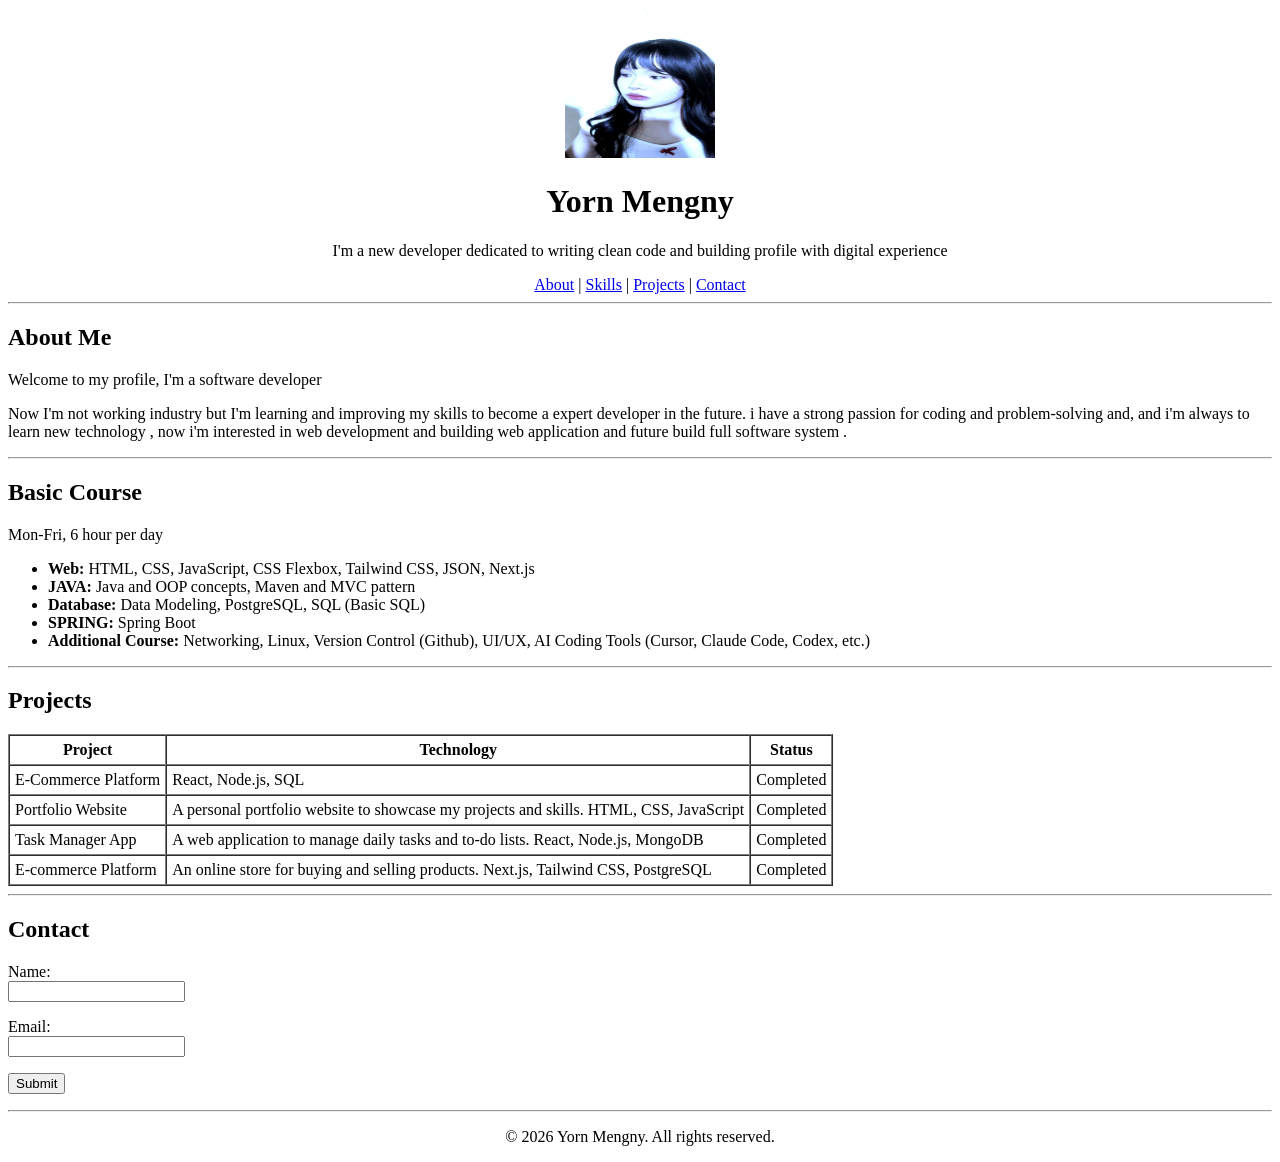
==== index.html @ eb18f029 "Initial commit - Developer profile page" ====
<!DOCTYPE html>
<html lang="en">
<head>
    <meta charset="UTF-8">
    <meta name="viewport" content="width=device-width, initial-scale=1.0">
    <title>Yorn Mengny - Developer Profile</title>
</head>
<body>

    <!-- Header Section -->
    <header align="center">
        <center>
        <img src="image/photo_2024-12-07_14-52-01.jpg" alt="Profile Yorn Mengny" width="150" height="150">
        <h1>Yorn Mengny</h1>
        <p>I'm a new developer dedicated to writing clean code and building profile with digital experience</p>
        </center>
    </header>

    <!-- Navigation Bar -->
    <nav>
        <center>
        <a href="#about">About</a> | 
        <a href="#skills">Skills</a> | 
        <a href="#projects">Projects</a> | 
        <a href="#contact">Contact</a>
        </center>
    </nav>

    <hr>

    <main>
        <!-- About Section -->
        <section id="about">
            <h2>About Me</h2>
            <p>Welcome to my profile, I'm a software developer</p>
            <p>Now I'm not working industry but I'm learning and improving my skills to become a expert developer in the future. i have a strong passion for coding and problem-solving and, and i'm always to learn new technology , now i'm interested in web development and building web application and future build full software system .</p>
        </section>

        <hr>

        <!-- Basic Course Section -->
        <section id="skills">
            <h2>Basic Course</h2>
            <p>Mon-Fri, 6 hour per day</p>
            <ul>
                <li><strong>Web:</strong> HTML, CSS, JavaScript, CSS Flexbox, Tailwind CSS, JSON, Next.js</li>
                <li><strong>JAVA:</strong> Java and OOP concepts, Maven and MVC pattern</li>
                <li><strong>Database:</strong> Data Modeling, PostgreSQL, SQL (Basic SQL)</li>
                <li><strong>SPRING:</strong> Spring Boot</li>
                <li><strong>Additional Course:</strong> Networking, Linux, Version Control (Github), UI/UX, AI Coding Tools (Cursor, Claude Code, Codex, etc.)</li>
            </ul>
        </section>

        <hr>

        <!-- Projects Section -->
        <section id="projects">
            <h2>Projects</h2>
            <table border="1" cellpadding="5" cellspacing="0">
                <thead>
                    <tr>
                        <th>Project</th>
                        <th>Technology</th>
                        <th>Status</th>
                    </tr>
                </thead>
                <tbody>
                    <tr>
                        <td>E-Commerce Platform</td>
                        <td>React, Node.js, SQL</td>
                        <td>Completed</td>
                    </tr>
                    <tr>
                        <td>Portfolio Website</td>
                        <td>A personal portfolio website to showcase my projects and skills. HTML, CSS, JavaScript</td>
                        <td>Completed</td>
                    </tr>
                    <tr>
                        <td>Task Manager App</td>
                        <td>A web application to manage daily tasks and to-do lists. React, Node.js, MongoDB</td>
                        <td>Completed</td>
                    </tr>
                    <tr>
                        <td>E-commerce Platform</td>
                        <td>An online store for buying and selling products. Next.js, Tailwind CSS, PostgreSQL</td>
                        <td>Completed</td>
                    </tr>
                </tbody>
            </table>
        </section>

        <hr>

        <!-- Contact Section -->
        <section id="contact">
            <h2>Contact</h2>
            <form action="#" method="post">
                <p>
                    <label for="name">Name:</label><br>
                    <input type="text" id="name" name="name" required>
                </p>
                <p>
                    <label for="email">Email:</label><br>
                    <input type="email" id="email" name="email" required>
                </p>
                <p>
                    <button type="submit">Submit</button>
                </p>
            </form>
        </section>
    </main>

    <hr>

    <!-- Footer Section -->
    <footer>
        <center>
            <p>&copy; 2026 Yorn Mengny. All rights reserved.</p>
        </center>
    </footer>
</body>
</html>
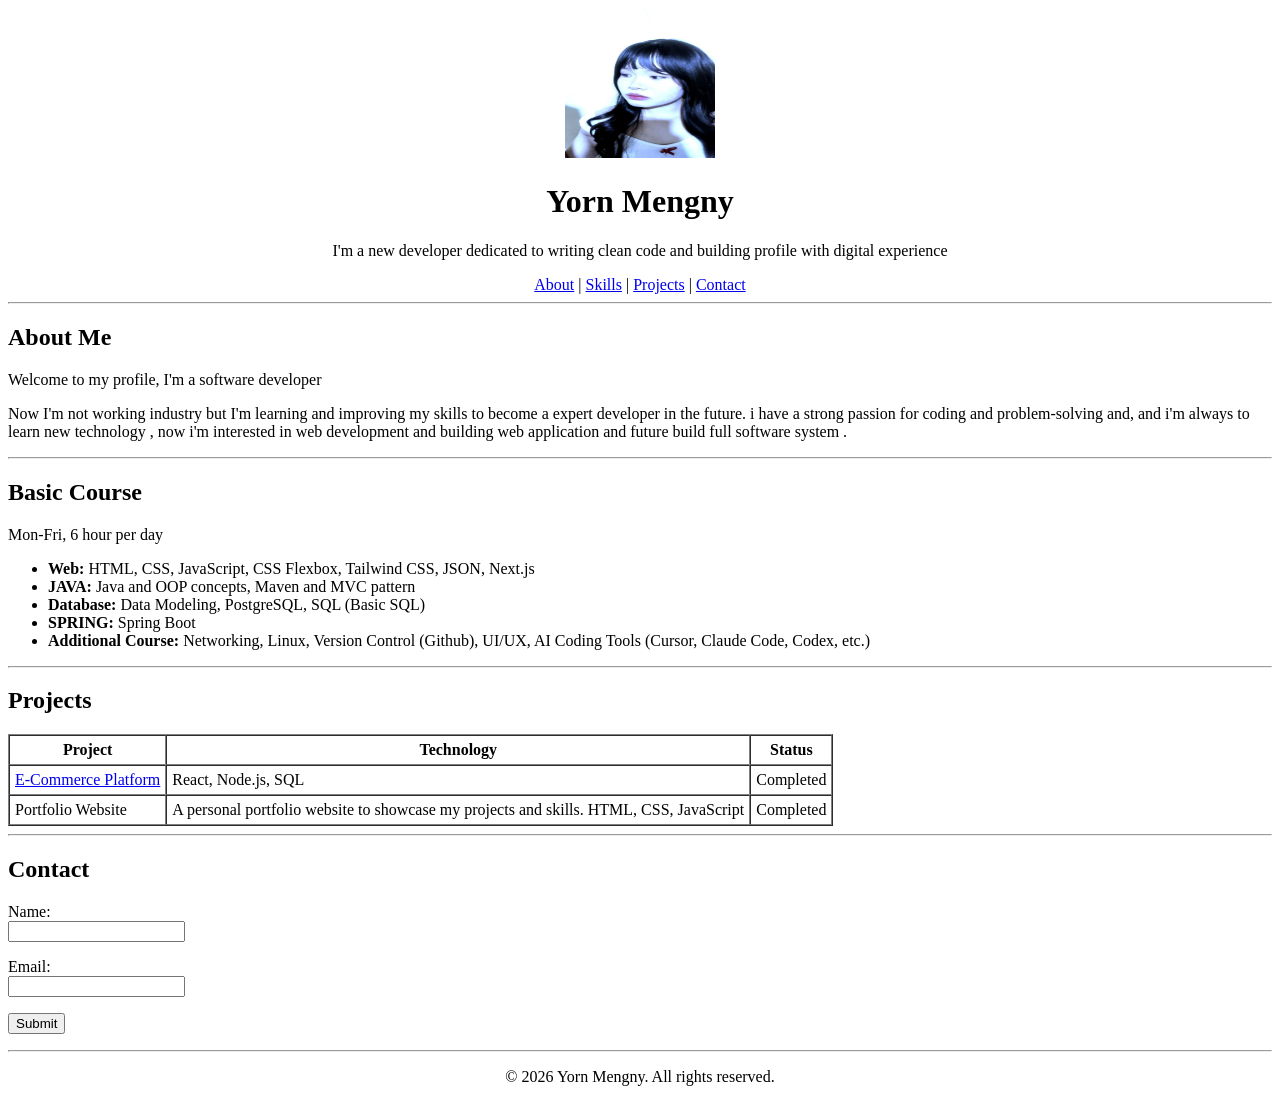
==== commit b09a65b9: "Add project.html and link from index.html" ====
--- a/index.html
+++ b/index.html
@@ -66,23 +66,13 @@
                 </thead>
                 <tbody>
                     <tr>
-                        <td>E-Commerce Platform</td>
+                        <td><a href="project.html">E-Commerce Platform</a></td>
                         <td>React, Node.js, SQL</td>
                         <td>Completed</td>
                     </tr>
                     <tr>
                         <td>Portfolio Website</td>
                         <td>A personal portfolio website to showcase my projects and skills. HTML, CSS, JavaScript</td>
-                        <td>Completed</td>
-                    </tr>
-                    <tr>
-                        <td>Task Manager App</td>
-                        <td>A web application to manage daily tasks and to-do lists. React, Node.js, MongoDB</td>
-                        <td>Completed</td>
-                    </tr>
-                    <tr>
-                        <td>E-commerce Platform</td>
-                        <td>An online store for buying and selling products. Next.js, Tailwind CSS, PostgreSQL</td>
                         <td>Completed</td>
                     </tr>
                 </tbody>
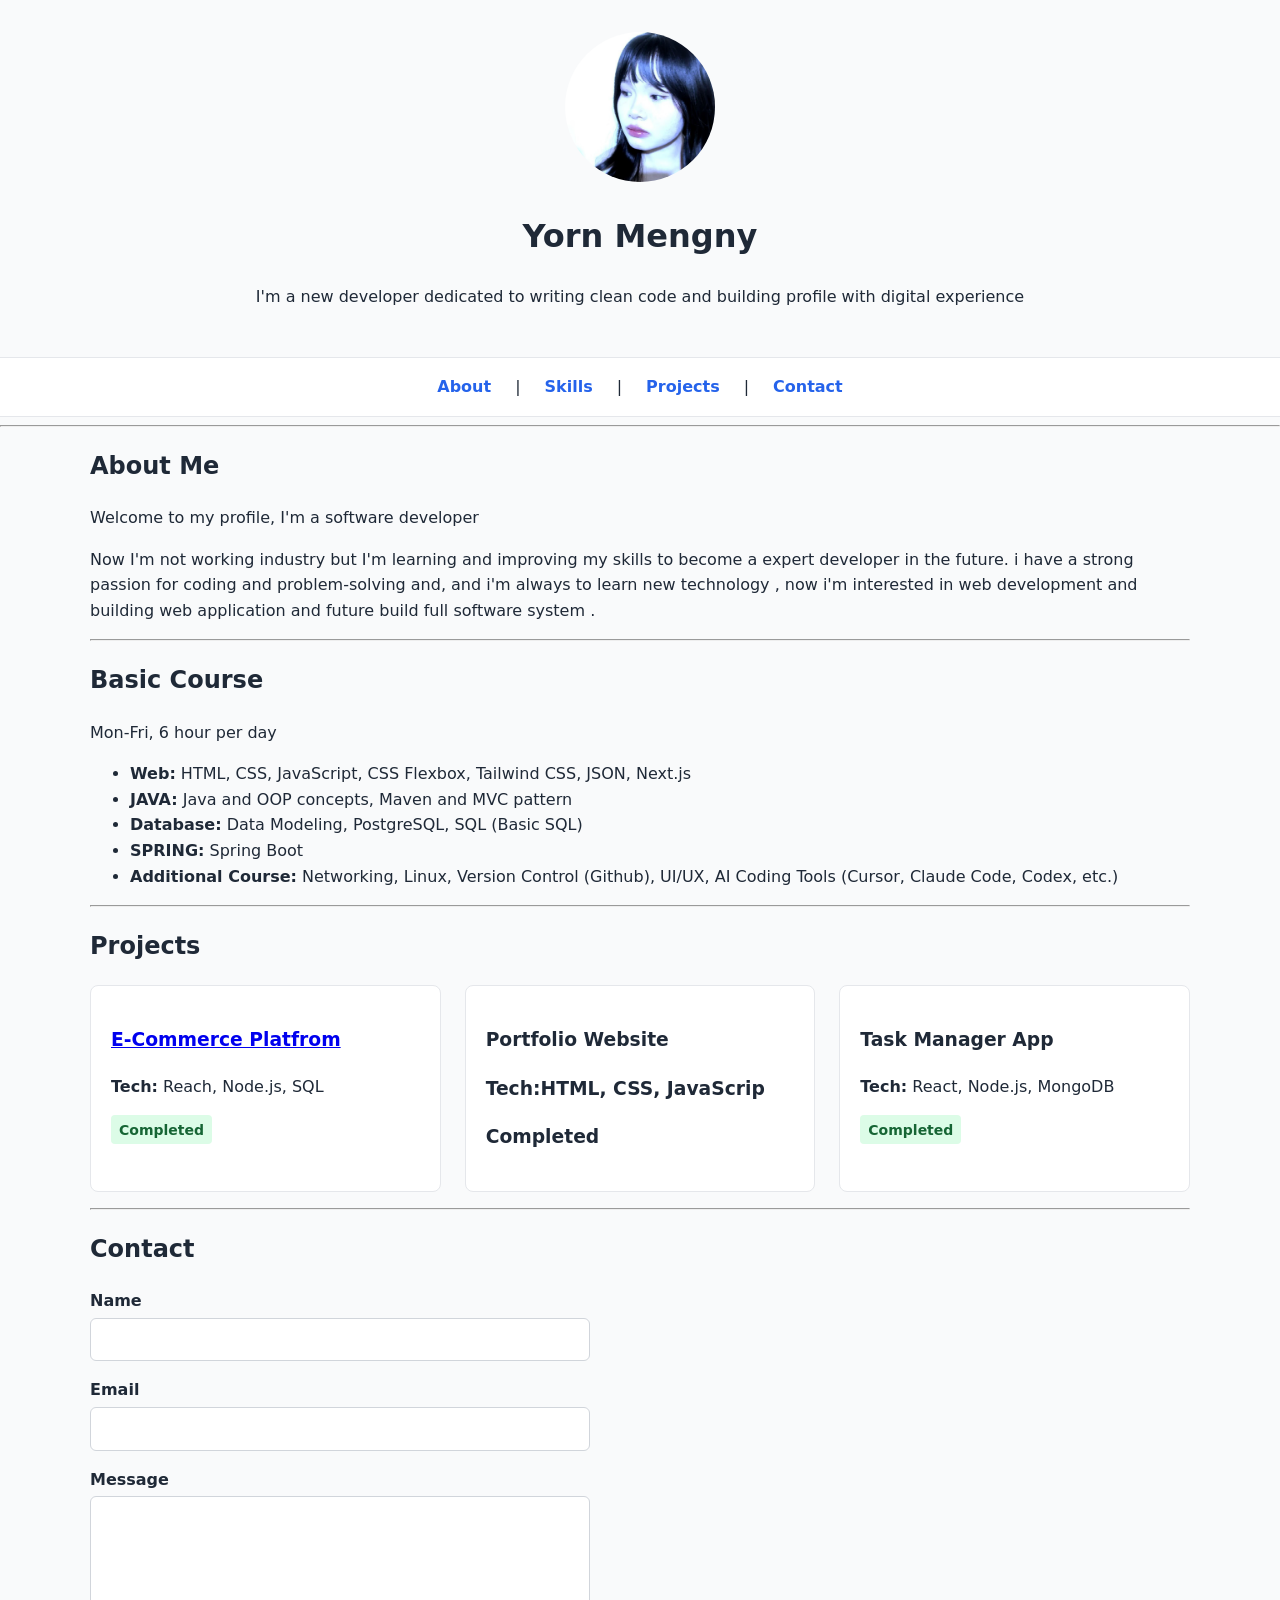
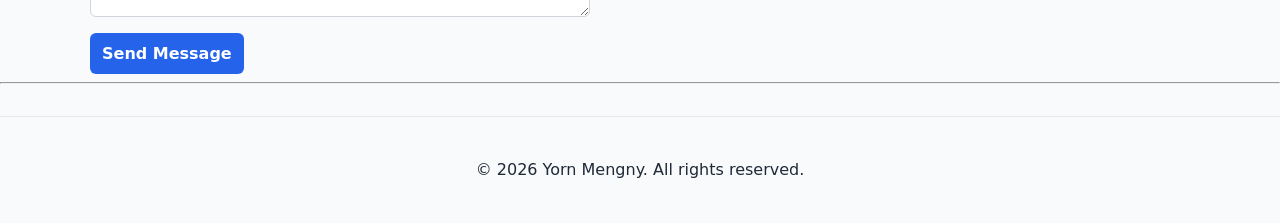
==== commit 1649a437: "fix typos and unify project card formatting" ====
--- a/index.html
+++ b/index.html
@@ -4,31 +4,32 @@
     <meta charset="UTF-8">
     <meta name="viewport" content="width=device-width, initial-scale=1.0">
     <title>Yorn Mengny - Developer Profile</title>
+    <link rel="stylesheet" href="styles.css"
 </head>
 <body>
 
-    <!-- Header Section -->
-    <header align="center">
-        <center>
+    <!--Header Section -->
+    <header>
+        <div class="container">
         <img src="image/photo_2024-12-07_14-52-01.jpg" alt="Profile Yorn Mengny" width="150" height="150">
         <h1>Yorn Mengny</h1>
         <p>I'm a new developer dedicated to writing clean code and building profile with digital experience</p>
-        </center>
+        </div>
     </header>
 
     <!-- Navigation Bar -->
     <nav>
-        <center>
+        <div class="container nav-links">
         <a href="#about">About</a> | 
         <a href="#skills">Skills</a> | 
         <a href="#projects">Projects</a> | 
         <a href="#contact">Contact</a>
-        </center>
+        </div>
     </nav>
 
     <hr>
 
-    <main>
+    <main class="container">
         <!-- About Section -->
         <section id="about">
             <h2>About Me</h2>
@@ -56,27 +57,24 @@
         <!-- Projects Section -->
         <section id="projects">
             <h2>Projects</h2>
-            <table border="1" cellpadding="5" cellspacing="0">
-                <thead>
-                    <tr>
-                        <th>Project</th>
-                        <th>Technology</th>
-                        <th>Status</th>
-                    </tr>
-                </thead>
-                <tbody>
-                    <tr>
-                        <td><a href="project.html">E-Commerce Platform</a></td>
-                        <td>React, Node.js, SQL</td>
-                        <td>Completed</td>
-                    </tr>
-                    <tr>
-                        <td>Portfolio Website</td>
-                        <td>A personal portfolio website to showcase my projects and skills. HTML, CSS, JavaScript</td>
-                        <td>Completed</td>
-                    </tr>
-                </tbody>
-            </table>
+            <div class="projects-grid">
+                <article class="card">
+                    <h3><a href="project.html"> E-Commerce Platfrom</a></h3>
+                    <p><strong>Tech:</strong> Reach, Node.js, SQL</p>
+                    <span class="badge">Completed</span>
+                </article>
+                <article class="card">
+                    <h3>Portfolio Website
+                    <p><strong>Tech:</strong>HTML, CSS, JavaScrip</p>
+                    <span class="bage">Completed</span>
+                </article>
+                <article class="card">
+                    <h3>Task Manager App</h3>
+                    <p><strong>Tech:</strong> React, Node.js, MongoDB</p>
+                    <span class="badge">Completed</span>
+                </article>
+                   
+            </div>
         </section>
 
         <hr>
@@ -85,17 +83,19 @@
         <section id="contact">
             <h2>Contact</h2>
             <form action="#" method="post">
-                <p>
-                    <label for="name">Name:</label><br>
+                <div class="form-group">
+                    <label for="name">Name</label>
                     <input type="text" id="name" name="name" required>
-                </p>
-                <p>
-                    <label for="email">Email:</label><br>
+                </div>
+                <div class="form-group">
+                    <label for="email">Email</label>
                     <input type="email" id="email" name="email" required>
-                </p>
-                <p>
-                    <button type="submit">Submit</button>
-                </p>
+                </div>
+                <div class="form-group">
+                    <label for="message">Message</label>
+                    <textarea id="message" name="message" rows="4" required></textarea>
+                </div>
+                <button type="submit">Send Message</button>
             </form>
         </section>
     </main>
@@ -104,9 +104,9 @@
 
     <!-- Footer Section -->
     <footer>
-        <center>
+        <div class="container">
             <p>&copy; 2026 Yorn Mengny. All rights reserved.</p>
-        </center>
+        </div>
     </footer>
 </body>
 </html>
--- a/styles.css
+++ b/styles.css
@@ -0,0 +1,146 @@
+*, *::before, *::after {
+    box-sizing: border-box;
+}
+
+body {
+    margin: 0;
+    font-family: system-ui, -apple-system, sans-serif;
+    line-height: 1.6;
+    color: #1f2937;
+    background-color: #f9fafb;
+}
+
+/* Container */
+.container {
+    width: min(1100px, 92%);
+    margin-inline: auto;
+}
+
+/* --- 2. Header & Navigation (Flexbox) --- */
+header {
+    text-align: center;
+    padding: 2rem 0;
+}
+
+header img {
+    border-radius: 50%;
+    object-fit: cover;
+}
+
+nav {
+    background-color: #ffffff;
+    border-block: 1px solid #e5e7eb;
+}
+
+.nav-links {
+    display: flex;
+    justify-content: center;
+    gap: 1.5rem;
+    padding: 1rem 0;
+}
+
+nav a {
+    text-decoration: none;
+    color: #2563eb;
+    font-weight: 600;
+}
+
+nav a:hover, nav a:focus {
+    color: #1d4ed8;
+    text-decoration: underline;
+}
+
+/* --- 3. Projects Section (CSS Grid) --- */
+.projects-grid {
+    display: grid;
+    grid-template-columns: repeat(auto-fit, minmax(280px, 1fr));
+    gap: 1.5rem;
+    margin-block: 1rem;
+}
+
+.card {
+    background: #ffffff;
+    border: 1px solid #e5e7eb;
+    border-radius: 8px;
+    padding: 1.25rem;
+}
+
+.badge {
+    display: inline-block;
+    background: #dcfce7;
+    color: #166534;
+    padding: 0.2rem 0.5rem;
+    border-radius: 4px;
+    font-size: 0.875rem;
+    font-weight: 600;
+}
+
+/* --- 4. Form Controls & Visible Focus States --- */
+form {
+    display: flex;
+    flex-direction: column;
+    gap: 1rem;
+    max-width: 500px;
+}
+
+.form-group {
+    display: flex;
+    flex-direction: column;
+    gap: 0.25rem;
+}
+
+label {
+    font-weight: 600;
+}
+
+input, textarea, button {
+    font: inherit;
+    padding: 0.5rem 0.75rem;
+    border: 1px solid #d1d5db;
+    border-radius: 6px;
+}
+
+/* Clear, obvious focus ring for accessibility */
+input:focus, textarea:focus, button:focus {
+    outline: 2px solid #2563eb;
+    outline-offset: 2px;
+}
+
+button {
+    background-color: #2563eb;
+    color: #ffffff;
+    font-weight: 600;
+    cursor: pointer;
+    border: none;
+    align-self: flex-start;
+}
+
+button:hover {
+    background-color: #1d4ed8;
+}
+
+button:active {
+    background-color: #1e40af;
+}
+
+footer {
+    text-align: center;
+    padding: 1.5rem 0;
+    margin-top: 2rem;
+    border-top: 1px solid #e5e7eb;
+}
+.toolbar {
+    display: flex;
+    justify-content: center;
+    gap: 1rem;
+    margin-top: 1rem;
+}
+
+/* --- 5. Media Query (Responsive below 768px) --- */
+@media (max-width: 768px) {
+    .nav-links {
+        flex-direction: column;
+        align-items: center;
+        gap: 0.75rem;
+    }
+}
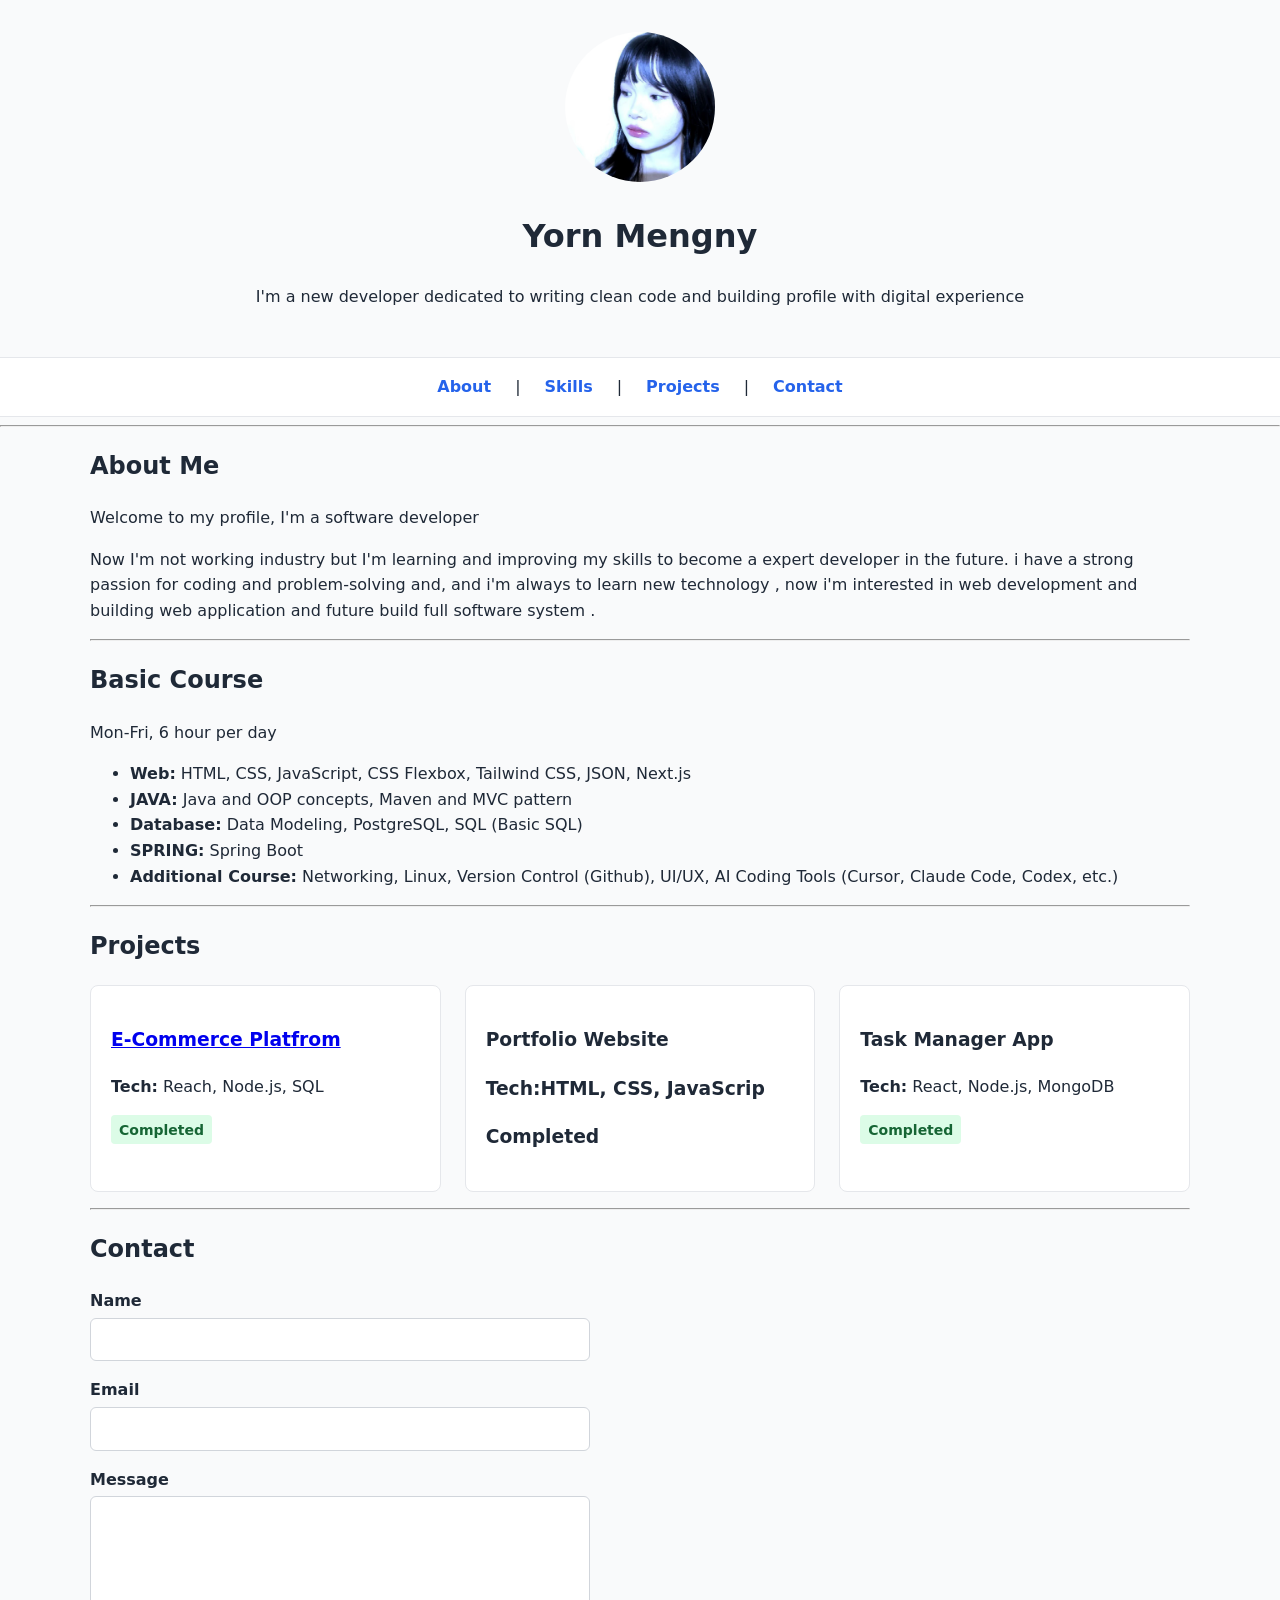
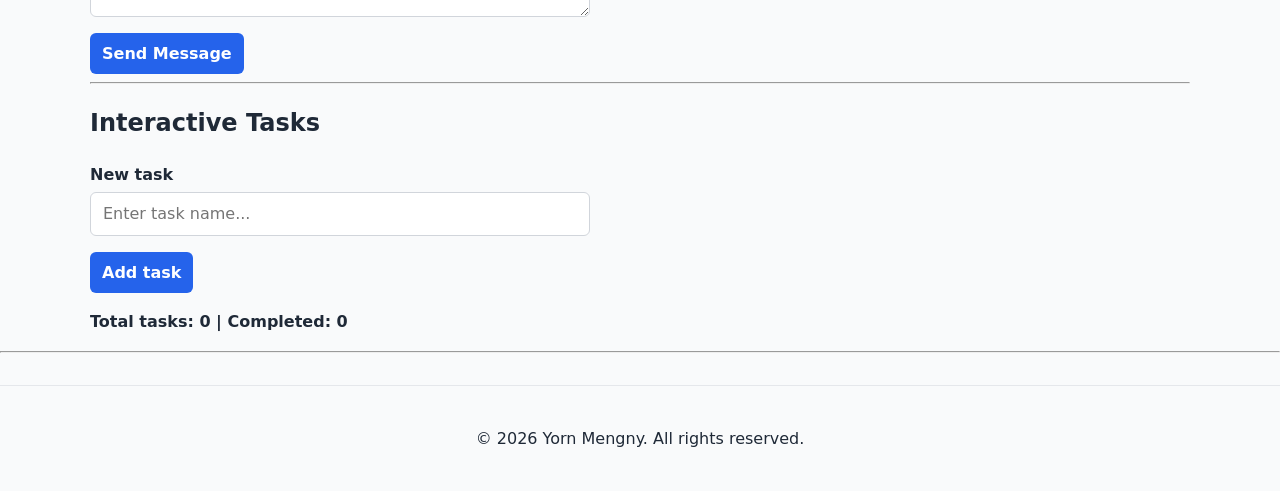
==== commit 8439b166: "Phase 4: Implement Server inventory Final project" ====
--- a/index.html
+++ b/index.html
@@ -98,6 +98,20 @@
                 <button type="submit">Send Message</button>
             </form>
         </section>
+        <hr>
+        <section id="tasks">
+            <h2>Interactive Tasks</h2>
+            <form id="task-form">
+                <div class="form-group">
+                    <label for="task-input">New task</label>
+                    <input type="text" id="task-input" name="task" placeholder="Enter task name..." required>
+                </div>
+                <button type="submit">Add task</button>
+            </form>
+            
+            <p id="task-count" style="font-weight: 600; margin-top: 1rem;"></p>
+            <ul id="task-list" style="list-style: none; padding: 0;"></ul>
+        </section>
     </main>
 
     <hr>
@@ -108,5 +122,6 @@
             <p>&copy; 2026 Yorn Mengny. All rights reserved.</p>
         </div>
     </footer>
+    <script src="script.js"></script>
 </body>
 </html>
--- a/styles.css
+++ b/styles.css
@@ -16,7 +16,6 @@
     margin-inline: auto;
 }
 
-/* --- 2. Header & Navigation (Flexbox) --- */
 header {
     text-align: center;
     padding: 2rem 0;
@@ -50,7 +49,6 @@
     text-decoration: underline;
 }
 
-/* --- 3. Projects Section (CSS Grid) --- */
 .projects-grid {
     display: grid;
     grid-template-columns: repeat(auto-fit, minmax(280px, 1fr));
@@ -75,7 +73,6 @@
     font-weight: 600;
 }
 
-/* --- 4. Form Controls & Visible Focus States --- */
 form {
     display: flex;
     flex-direction: column;
@@ -100,7 +97,6 @@
     border-radius: 6px;
 }
 
-/* Clear, obvious focus ring for accessibility */
 input:focus, textarea:focus, button:focus {
     outline: 2px solid #2563eb;
     outline-offset: 2px;
@@ -136,7 +132,6 @@
     margin-top: 1rem;
 }
 
-/* --- 5. Media Query (Responsive below 768px) --- */
 @media (max-width: 768px) {
     .nav-links {
         flex-direction: column;
